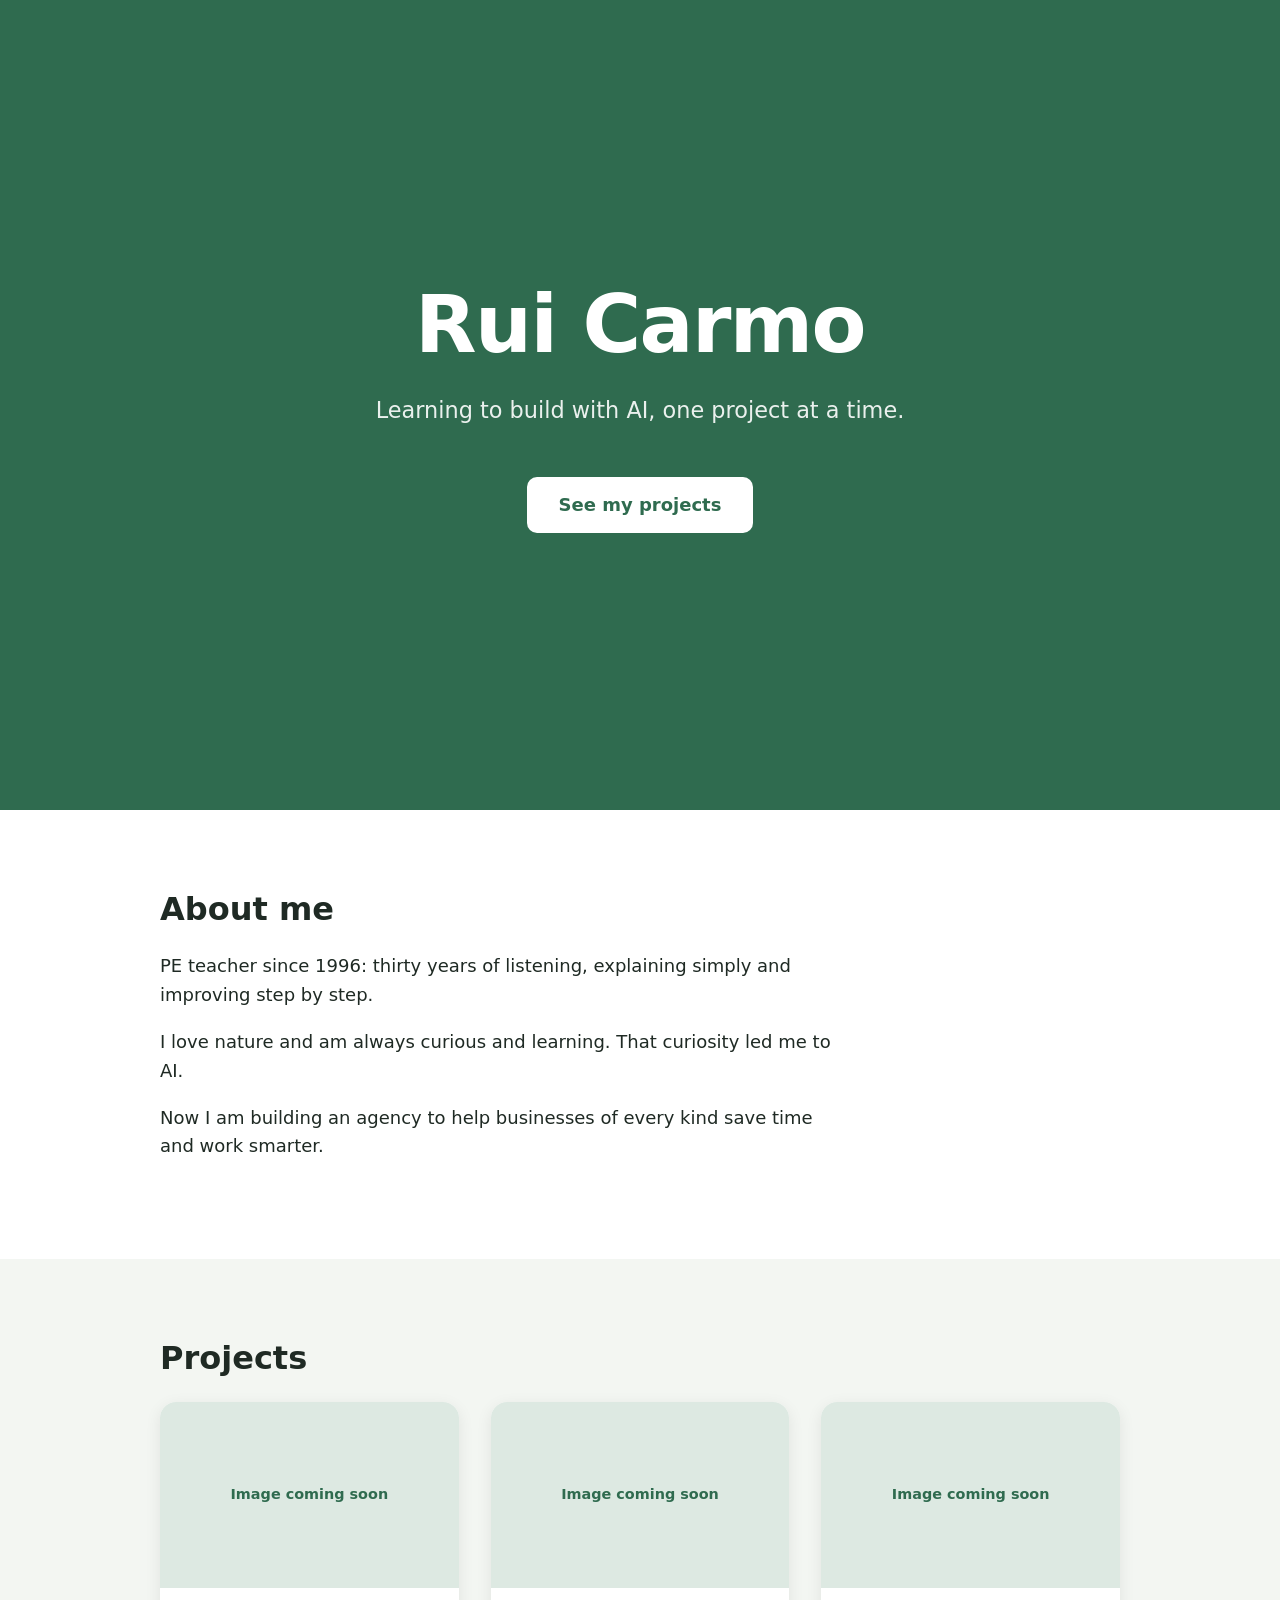
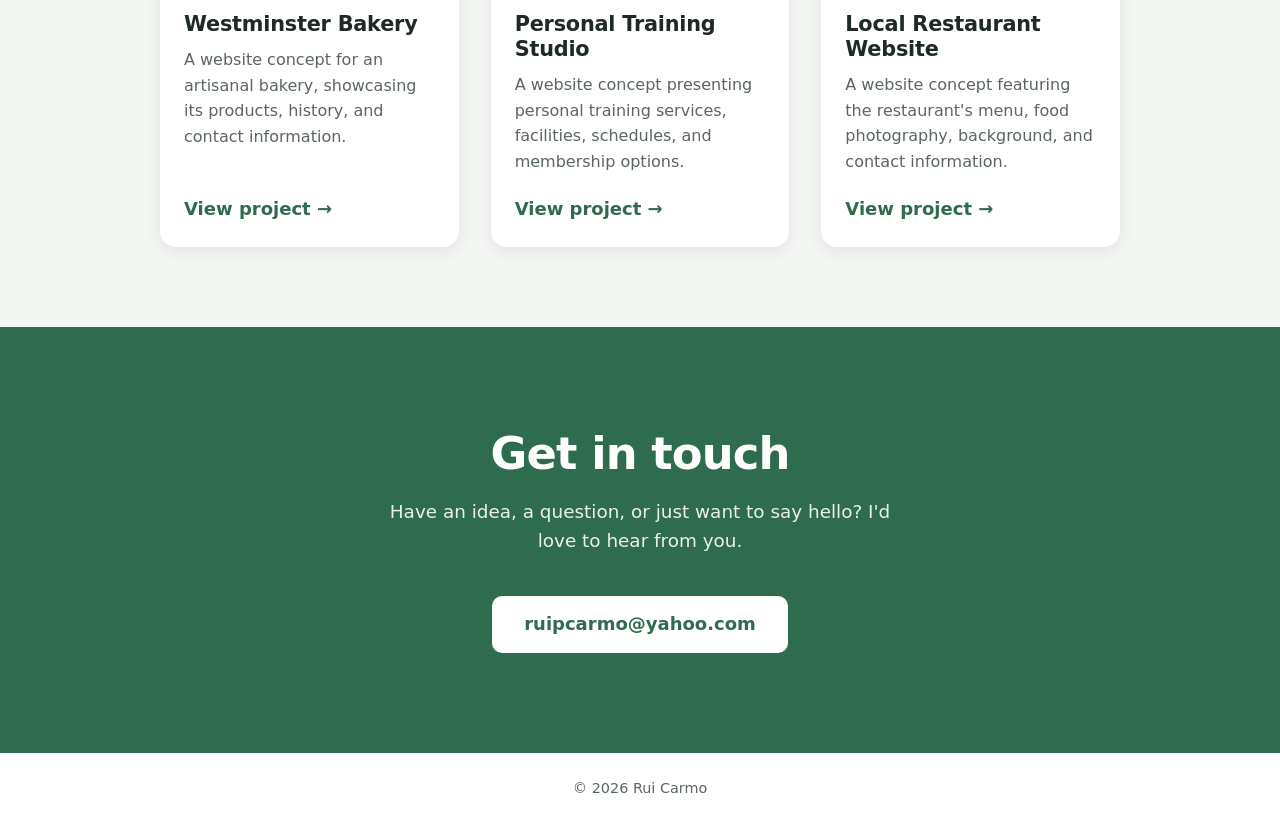
==== index.html @ b646da94 "Link Westminster Bakery card to live site in a new tab Co-Authored-By: Claude Opus 5.5 <noreply@anth" ====
<!DOCTYPE html>
<html lang="en">
<head>
  <meta charset="UTF-8">
  <meta name="viewport" content="width=device-width, initial-scale=1.0">
  <title>Rui Carmo | Portfolio</title>
  <meta name="description" content="Rui Carmo: learning to build with AI, one project at a time.">
  <link rel="stylesheet" href="style.css">
</head>
<body>

  <!-- 1. HERO: the first thing visitors see -->
  <header class="hero">
    <div class="container">
      <h1>Rui Carmo</h1>
      <p class="tagline">Learning to build with AI, one project at a time.</p>
      <a class="button" href="#projects">See my projects</a>
    </div>
  </header>

  <main>

    <!-- 2. ABOUT -->
    <section id="about" class="section">
      <div class="container">
        <h2>About me</h2>
        <p>PE teacher since 1996: thirty years of listening, explaining simply and improving step by step.</p>
        <p>I love nature and am always curious and learning. That curiosity led me to AI.</p>
        <p>Now I am building an agency to help businesses of every kind save time and work smarter.</p>
      </div>
    </section>

    <!-- 3. PROJECTS: three cards -->
    <section id="projects" class="section section-alt">
      <div class="container">
        <h2>Projects</h2>
        <div class="cards">

          <article class="card">
            <div class="card-image">Image coming soon</div>
            <div class="card-body">
              <h3>Westminster Bakery</h3>
              <p>A website concept for an artisanal bakery, showcasing its products, history, and contact information.</p>
              <a href="https://westminster-bakery.vercel.app" target="_blank" rel="noopener noreferrer">View project &rarr;</a>
            </div>
          </article>

          <article class="card">
            <div class="card-image">Image coming soon</div>
            <div class="card-body">
              <h3>Personal Training Studio</h3>
              <p>A website concept presenting personal training services, facilities, schedules, and membership options.</p>
              <a href="#">View project &rarr;</a>
            </div>
          </article>

          <article class="card">
            <div class="card-image">Image coming soon</div>
            <div class="card-body">
              <h3>Local Restaurant Website</h3>
              <p>A website concept featuring the restaurant's menu, food photography, background, and contact information.</p>
              <a href="#">View project &rarr;</a>
            </div>
          </article>

        </div>
      </div>
    </section>

    <!-- 4. CONTACT -->
    <section id="contact" class="section">
      <div class="container">
        <h2>Get in touch</h2>
        <p>Have an idea, a question, or just want to say hello? I'd love to hear from you.</p>
        <a class="button" href="mailto:ruipcarmo@yahoo.com">ruipcarmo@yahoo.com</a>
      </div>
    </section>

  </main>

  <footer class="footer">
    <p>&copy; 2026 Rui Carmo</p>
  </footer>

</body>
</html>
---- style.css ----
/* ===== Colours and basics (change these to restyle the whole site) ===== */
:root {
  --color-text: #1f2a24;
  --color-muted: #5b6660;
  --color-bg: #ffffff;
  --color-bg-alt: #f3f6f2;
  --color-accent: #2f6b4f;      /* a calm nature green */
  --color-accent-dark: #24543e;
  --radius: 10px;
}

* {
  box-sizing: border-box;
}

body {
  margin: 0;
  font-family: system-ui, -apple-system, "Segoe UI", Roboto, Arial, sans-serif;
  font-size: 18px;
  line-height: 1.6;
  color: var(--color-text);
  background: var(--color-bg);
}

h1, h2, h3 {
  line-height: 1.2;
  margin-top: 0;
}

/* Keeps content from stretching too wide on big screens */
.container {
  max-width: 1000px;
  margin: 0 auto;
  padding: 0 20px;
}

/* ===== Button ===== */
.button {
  display: inline-block;
  padding: 12px 24px;
  background: var(--color-accent);
  color: #ffffff;
  text-decoration: none;
  border-radius: var(--radius);
  font-weight: 600;
}

.button:hover {
  background: var(--color-accent-dark);
}

/* ===== 1. Hero ===== */

/* Makes the "See my projects" button glide down instead of jumping */
html {
  scroll-behavior: smooth;
}

/* Green block that fills most of the screen, text centred in the middle */
.hero {
  min-height: 90vh;
  display: flex;
  align-items: center;
  justify-content: center;
  padding: 80px 0;
  background: var(--color-accent);
  color: #ffffff;
  text-align: center;
}

.hero h1 {
  font-size: clamp(2.8rem, 8vw, 5rem); /* grows with the screen, between these sizes */
  font-weight: 700;
  letter-spacing: -0.02em;
  margin-bottom: 20px;
}

.tagline {
  font-size: clamp(1.1rem, 2.5vw, 1.4rem);
  max-width: 560px;
  margin: 0 auto 48px;
  opacity: 0.9;
}

/* White button with green text, only inside the hero */
.hero .button {
  background: #ffffff;
  color: var(--color-accent);
  padding: 14px 32px;
}

.hero .button:hover {
  background: var(--color-bg-alt);
}

/* ===== Shared section spacing ===== */
.section {
  padding: 80px 0;
}

.section-alt {
  background: var(--color-bg-alt);
}

.section h2 {
  font-size: 2rem;
  margin-bottom: 24px;
}

/* ===== 2. About ===== */
#about p {
  max-width: 680px;
}

/* ===== 3. Project cards ===== */

/* Three equal columns on a computer; every card in a row gets the same height */
.cards {
  display: grid;
  grid-template-columns: repeat(3, 1fr);
  gap: 32px;
}

.card {
  background: var(--color-bg);
  border-radius: 16px;
  overflow: hidden; /* keeps the image inside the rounded corners */
  box-shadow: 0 4px 16px rgba(0, 0, 0, 0.08);
  display: flex;
  flex-direction: column;
  transition: transform 0.2s, box-shadow 0.2s;
}

/* Card lifts slightly when the mouse is over it */
.card:hover {
  transform: translateY(-4px);
  box-shadow: 0 10px 24px rgba(0, 0, 0, 0.12);
}

/* Light green box standing in for a future project image */
.card-image {
  aspect-ratio: 16 / 10;
  background: #dde9e2;
  color: var(--color-accent);
  display: flex;
  align-items: center;
  justify-content: center;
  font-size: 0.9rem;
  font-weight: 600;
}

.card-body {
  padding: 24px;
  display: flex;
  flex-direction: column;
  flex: 1;
}

.card-body h3 {
  font-size: 1.3rem;
  font-weight: 700;
  letter-spacing: -0.01em;
  margin-bottom: 10px;
}

/* flex: 1 pushes the link to the bottom, so links line up across cards */
.card-body p {
  color: var(--color-muted);
  font-size: 1rem;
  margin: 0 0 20px;
  flex: 1;
}

.card-body a {
  color: var(--color-accent);
  font-weight: 600;
  text-decoration: none;
}

.card-body a:hover {
  text-decoration: underline;
}

/* Tablets and phones: one card per row */
@media (max-width: 800px) {
  .cards {
    grid-template-columns: 1fr;
    max-width: 480px;
    margin: 0 auto;
  }
}

/* ===== 4. Contact ===== */

/* Green block with white text, matching the hero at the top */
#contact {
  padding: 100px 0;
  background: var(--color-accent);
  color: #ffffff;
  text-align: center;
}

#contact h2 {
  font-size: clamp(2rem, 5vw, 2.8rem);
  font-weight: 700;
  letter-spacing: -0.02em;
  margin-bottom: 16px;
}

#contact p {
  max-width: 520px;
  margin: 0 auto 40px;
  font-size: 1.15rem;
  opacity: 0.9;
}

/* White email button with green text, same as the hero button */
#contact .button {
  background: #ffffff;
  color: var(--color-accent);
  padding: 14px 32px;
  overflow-wrap: anywhere; /* lets the email wrap on very small phones */
}

#contact .button:hover {
  background: var(--color-bg-alt);
}

/* ===== Footer ===== */
.footer {
  padding: 24px 0;
  text-align: center;
  font-size: 0.9rem;
  color: var(--color-muted);
  background: var(--color-bg);
}

.footer p {
  margin: 0;
}

/* ===== Small screens (phones) ===== */
@media (max-width: 600px) {
  body {
    font-size: 16px;
  }

  .section {
    padding: 56px 0;
  }
}
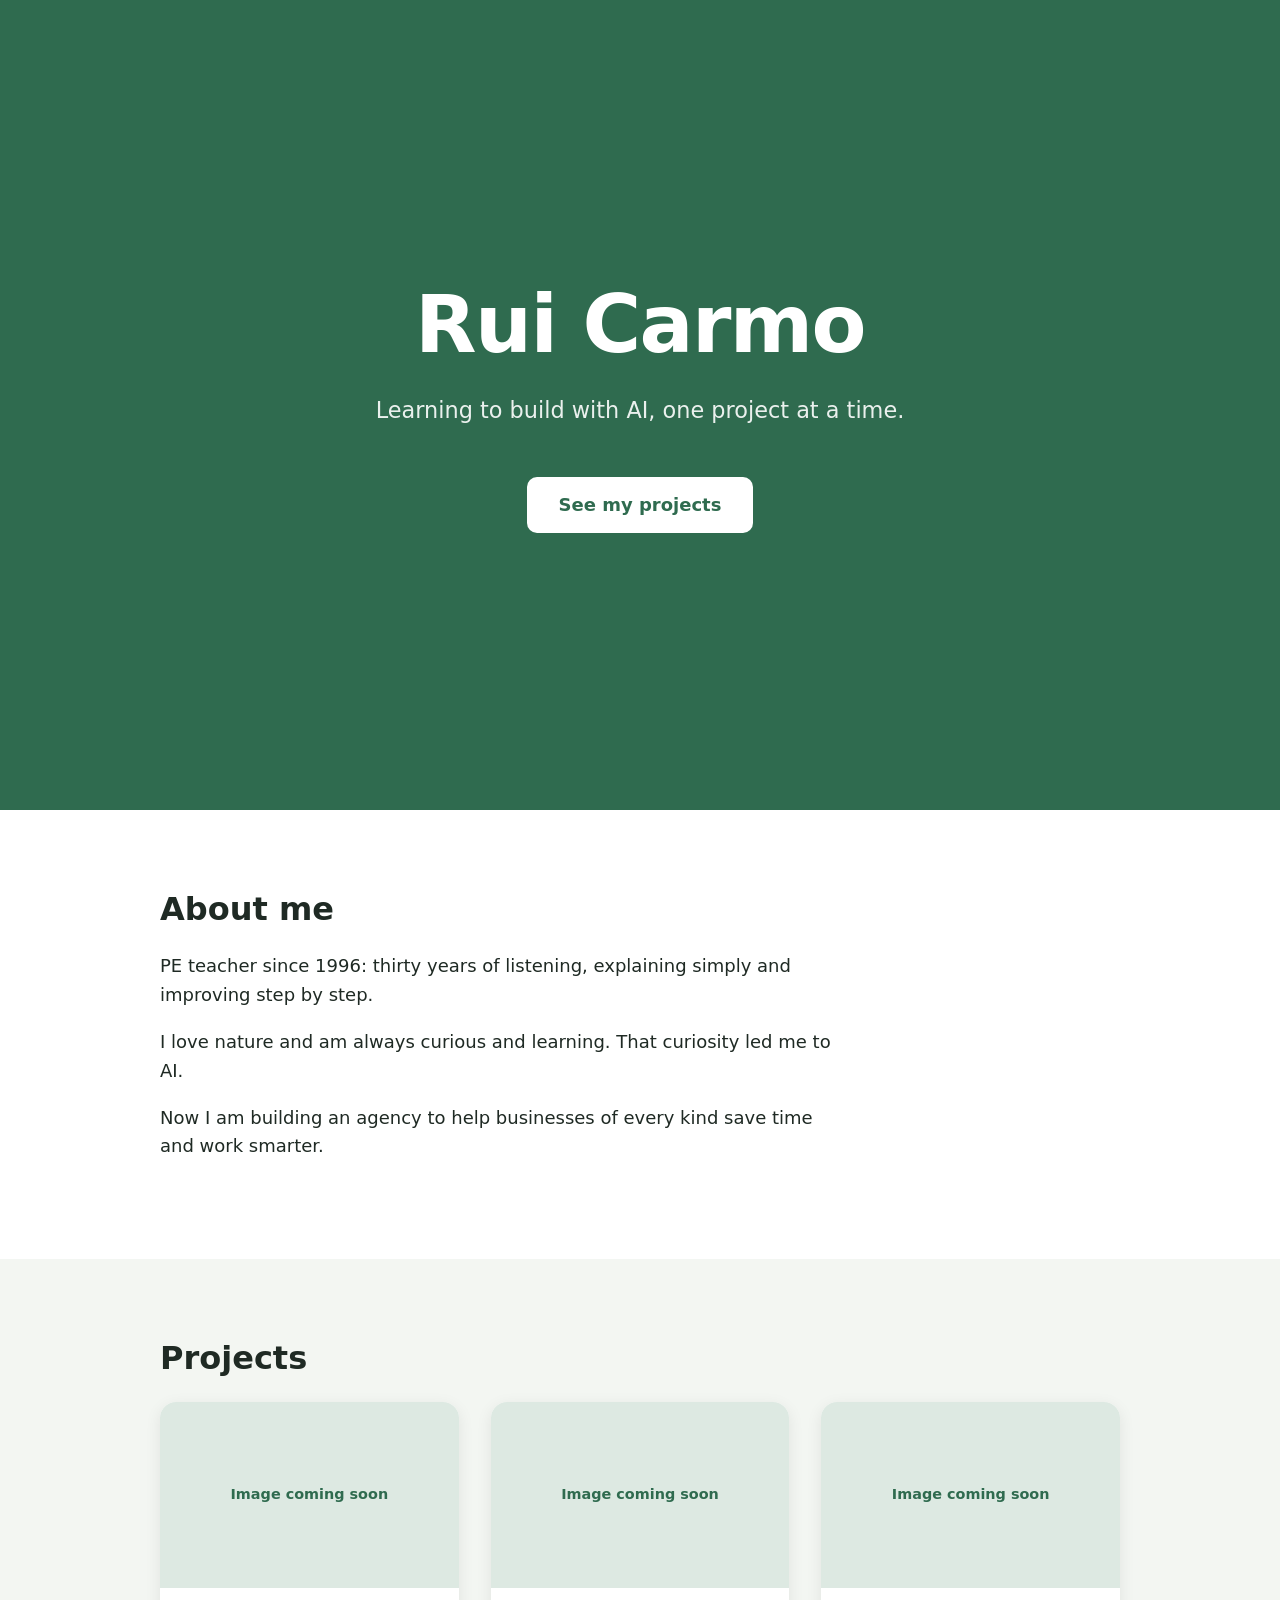
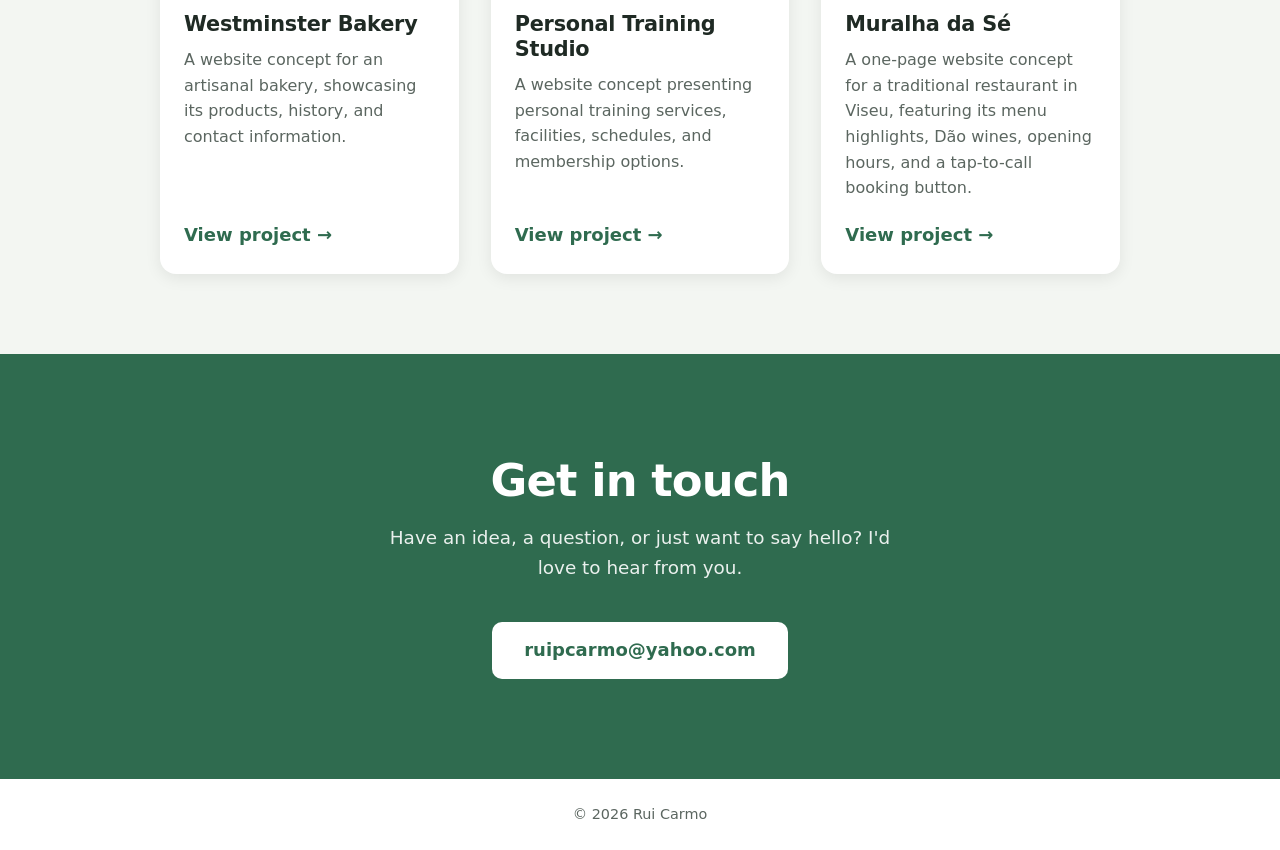
==== commit d647a30e: "Add Muralha da Sé project card linking to live site Co-Authored-By: Claude Opus 5.5 <noreply@anthrop" ====
--- a/index.html
+++ b/index.html
@@ -57,9 +57,9 @@
           <article class="card">
             <div class="card-image">Image coming soon</div>
             <div class="card-body">
-              <h3>Local Restaurant Website</h3>
-              <p>A website concept featuring the restaurant's menu, food photography, background, and contact information.</p>
-              <a href="#">View project &rarr;</a>
+              <h3>Muralha da Sé</h3>
+              <p>A one-page website concept for a traditional restaurant in Viseu, featuring its menu highlights, Dão wines, opening hours, and a tap-to-call booking button.</p>
+              <a href="https://muralha-da-se.vercel.app" target="_blank" rel="noopener noreferrer">View project &rarr;</a>
             </div>
           </article>
 
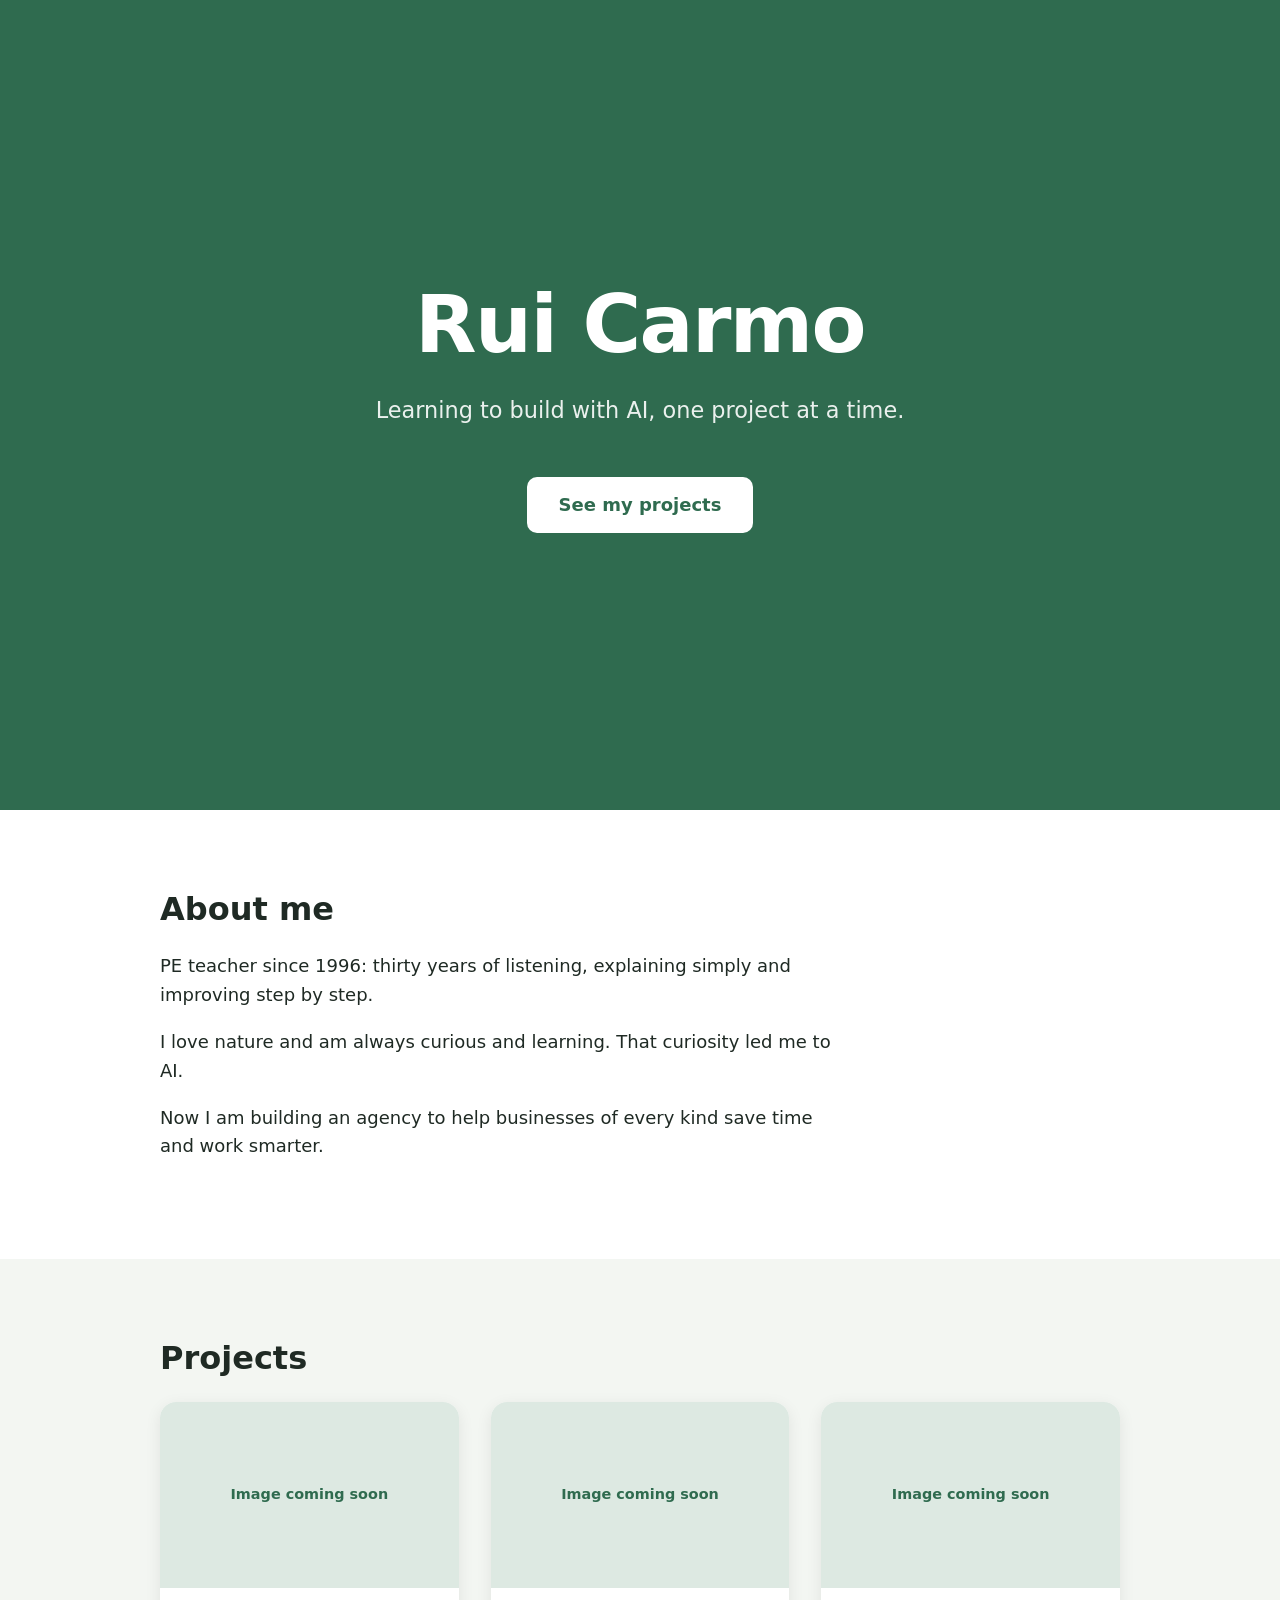
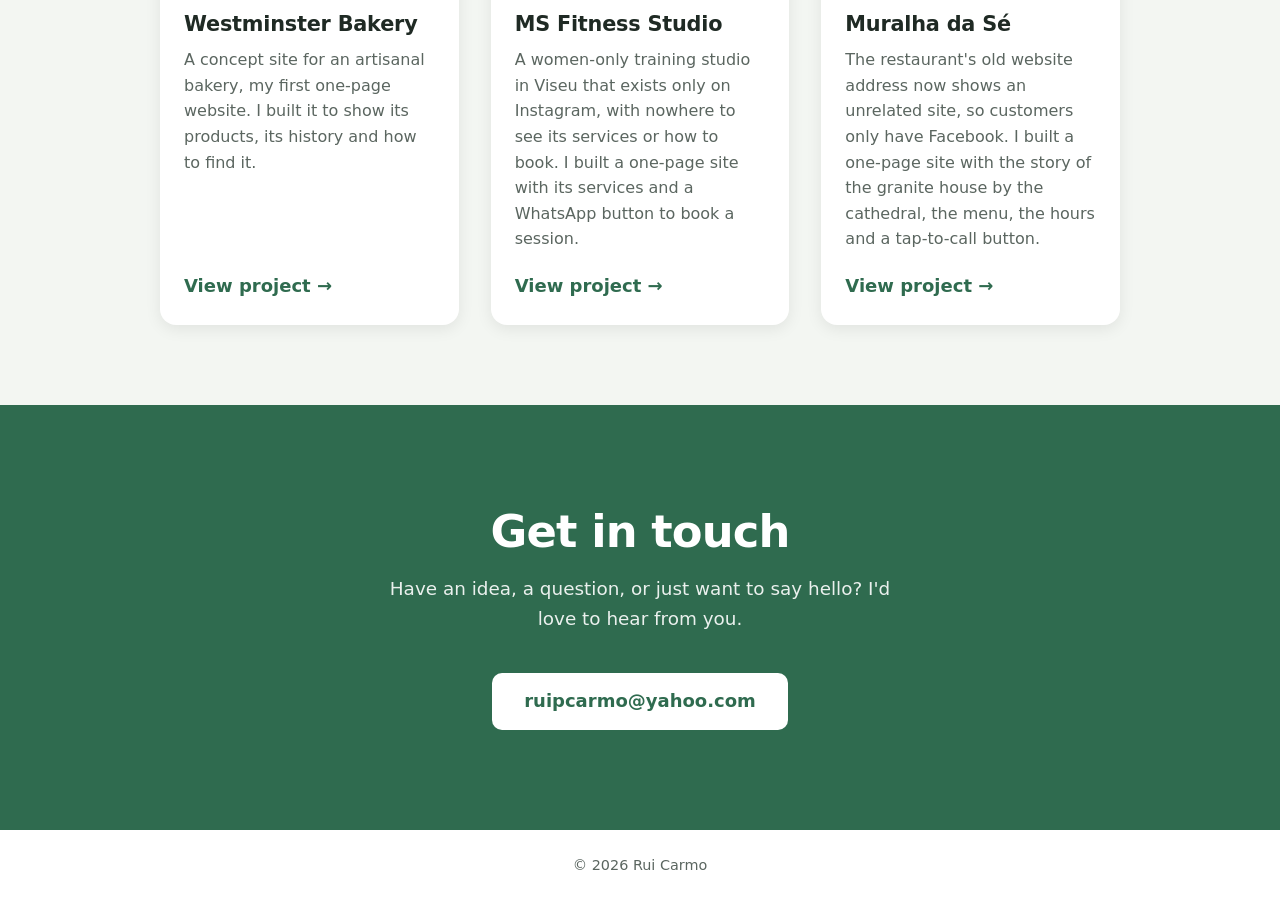
==== commit 4bd05ea8: "Update project card texts and link MS Fitness Studio card Co-Authored-By: Claude Opus 5.5 <noreply@a" ====
--- a/index.html
+++ b/index.html
@@ -40,7 +40,7 @@
             <div class="card-image">Image coming soon</div>
             <div class="card-body">
               <h3>Westminster Bakery</h3>
-              <p>A website concept for an artisanal bakery, showcasing its products, history, and contact information.</p>
+              <p>A concept site for an artisanal bakery, my first one-page website. I built it to show its products, its history and how to find it.</p>
               <a href="https://westminster-bakery.vercel.app" target="_blank" rel="noopener noreferrer">View project &rarr;</a>
             </div>
           </article>
@@ -48,9 +48,9 @@
           <article class="card">
             <div class="card-image">Image coming soon</div>
             <div class="card-body">
-              <h3>Personal Training Studio</h3>
-              <p>A website concept presenting personal training services, facilities, schedules, and membership options.</p>
-              <a href="#">View project &rarr;</a>
+              <h3>MS Fitness Studio</h3>
+              <p>A women-only training studio in Viseu that exists only on Instagram, with nowhere to see its services or how to book. I built a one-page site with its services and a WhatsApp button to book a session.</p>
+              <a href="https://ms-fitness-studio.vercel.app" target="_blank" rel="noopener noreferrer">View project &rarr;</a>
             </div>
           </article>
 
@@ -58,7 +58,7 @@
             <div class="card-image">Image coming soon</div>
             <div class="card-body">
               <h3>Muralha da Sé</h3>
-              <p>A one-page website concept for a traditional restaurant in Viseu, featuring its menu highlights, Dão wines, opening hours, and a tap-to-call booking button.</p>
+              <p>The restaurant's old website address now shows an unrelated site, so customers only have Facebook. I built a one-page site with the story of the granite house by the cathedral, the menu, the hours and a tap-to-call button.</p>
               <a href="https://muralha-da-se.vercel.app" target="_blank" rel="noopener noreferrer">View project &rarr;</a>
             </div>
           </article>
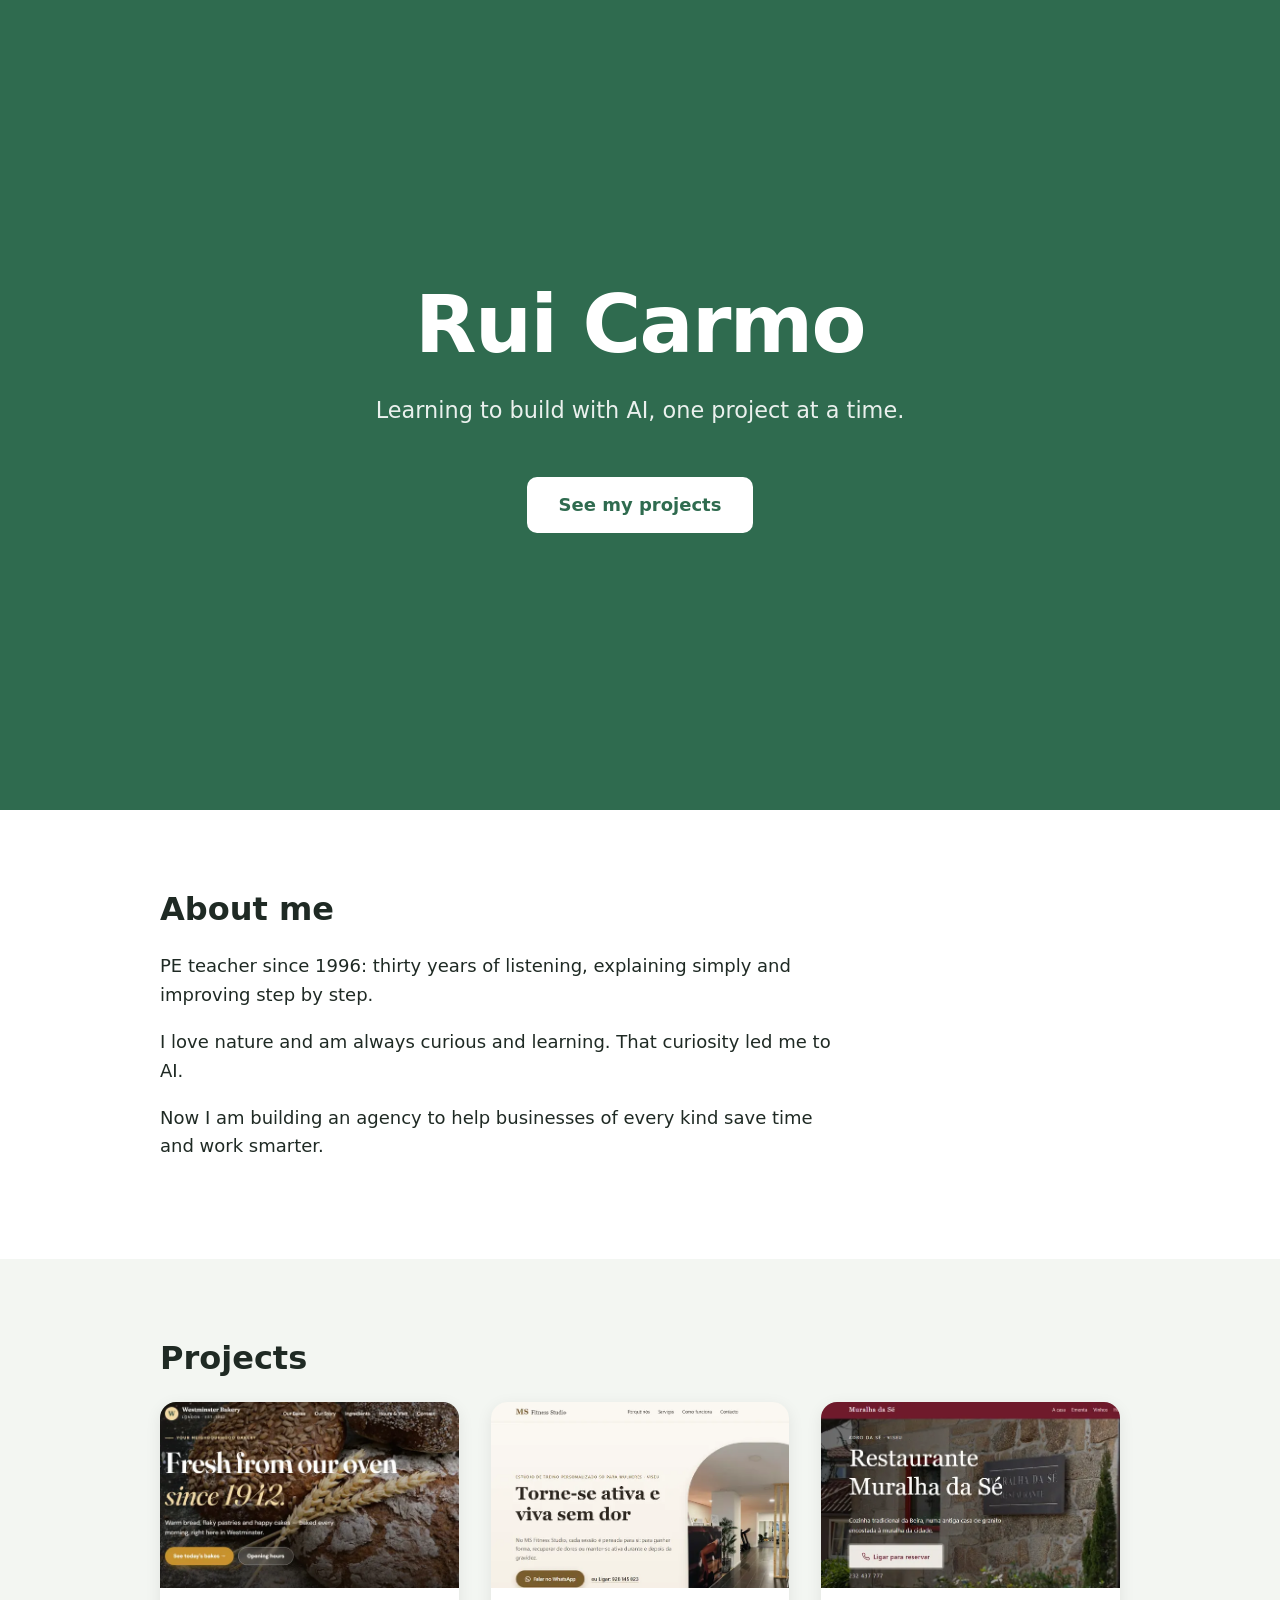
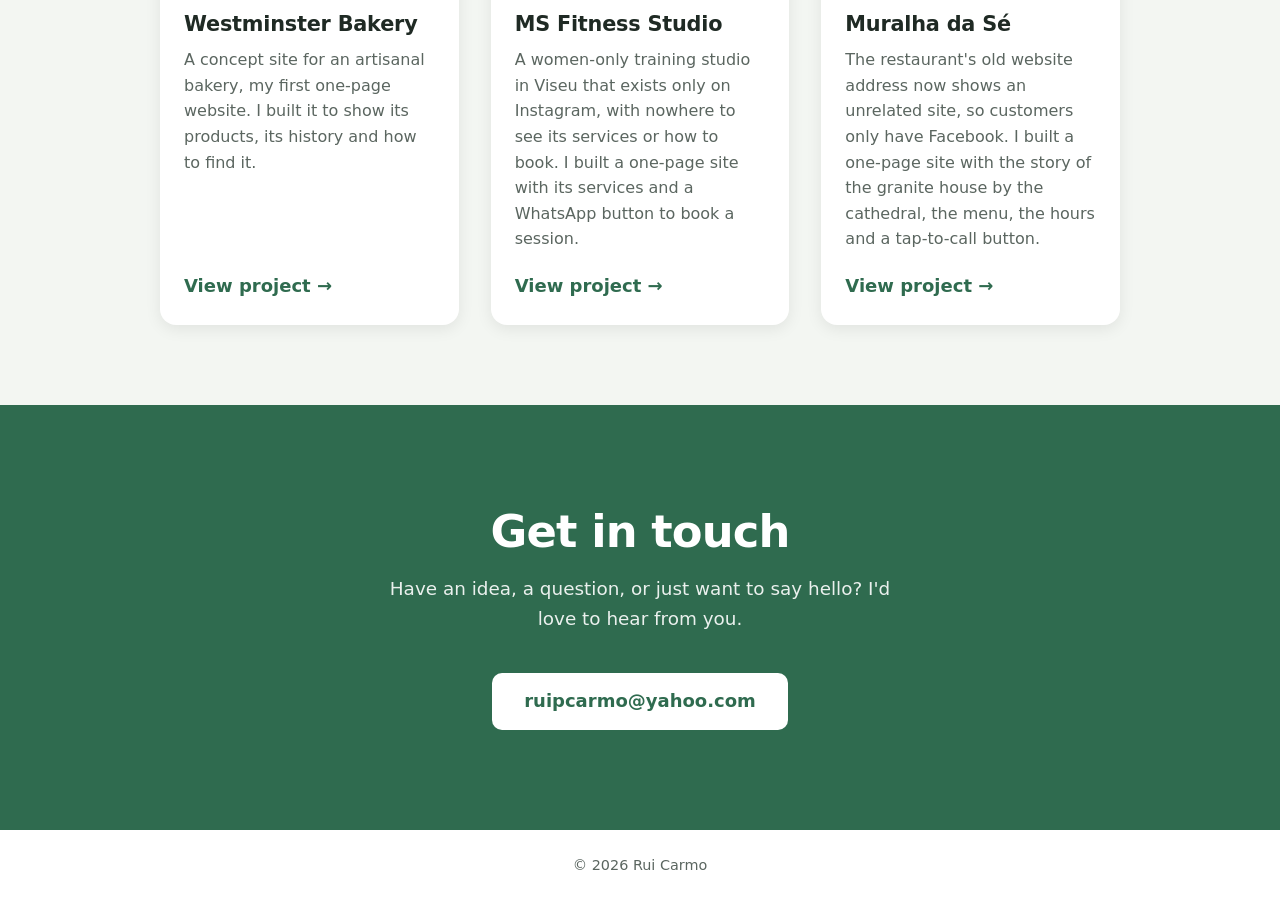
==== commit 4984bb4a: "Add project images to cards and email subject to contact link Replace the three "Image coming soon" " ====
--- a/index.html
+++ b/index.html
@@ -37,7 +37,7 @@
         <div class="cards">
 
           <article class="card">
-            <div class="card-image">Image coming soon</div>
+            <img class="card-image" src="images/bakery.webp" alt="Homepage of the Westminster Bakery website, a concept site for an artisanal bakery" loading="lazy">
             <div class="card-body">
               <h3>Westminster Bakery</h3>
               <p>A concept site for an artisanal bakery, my first one-page website. I built it to show its products, its history and how to find it.</p>
@@ -46,7 +46,7 @@
           </article>
 
           <article class="card">
-            <div class="card-image">Image coming soon</div>
+            <img class="card-image" src="images/fitness.webp" alt="Homepage of the MS Fitness Studio website, a women-only training studio in Viseu" loading="lazy">
             <div class="card-body">
               <h3>MS Fitness Studio</h3>
               <p>A women-only training studio in Viseu that exists only on Instagram, with nowhere to see its services or how to book. I built a one-page site with its services and a WhatsApp button to book a session.</p>
@@ -55,7 +55,7 @@
           </article>
 
           <article class="card">
-            <div class="card-image">Image coming soon</div>
+            <img class="card-image" src="images/muralha.webp" alt="Homepage of the Muralha da Sé restaurant website, a granite house by the cathedral" loading="lazy">
             <div class="card-body">
               <h3>Muralha da Sé</h3>
               <p>The restaurant's old website address now shows an unrelated site, so customers only have Facebook. I built a one-page site with the story of the granite house by the cathedral, the menu, the hours and a tap-to-call button.</p>
@@ -72,7 +72,7 @@
       <div class="container">
         <h2>Get in touch</h2>
         <p>Have an idea, a question, or just want to say hello? I'd love to hear from you.</p>
-        <a class="button" href="mailto:ruipcarmo@yahoo.com">ruipcarmo@yahoo.com</a>
+        <a class="button" href="mailto:ruipcarmo@yahoo.com?subject=Contacto%20pelo%20portf%C3%B3lio">ruipcarmo@yahoo.com</a>
       </div>
     </section>
 
--- a/style.css
+++ b/style.css
@@ -137,16 +137,16 @@
   box-shadow: 0 10px 24px rgba(0, 0, 0, 0.12);
 }
 
-/* Light green box standing in for a future project image */
+/* Project screenshot: fills the card width, never wider, same 16/10 shape as before */
 .card-image {
+  display: block;
+  width: 100%;
+  max-width: 100%;
+  height: auto;
   aspect-ratio: 16 / 10;
-  background: #dde9e2;
-  color: var(--color-accent);
-  display: flex;
-  align-items: center;
-  justify-content: center;
-  font-size: 0.9rem;
-  font-weight: 600;
+  object-fit: cover;
+  object-position: left top; /* keeps each site's headline readable */
+  background: #dde9e2; /* light green shows while the image loads */
 }
 
 .card-body {
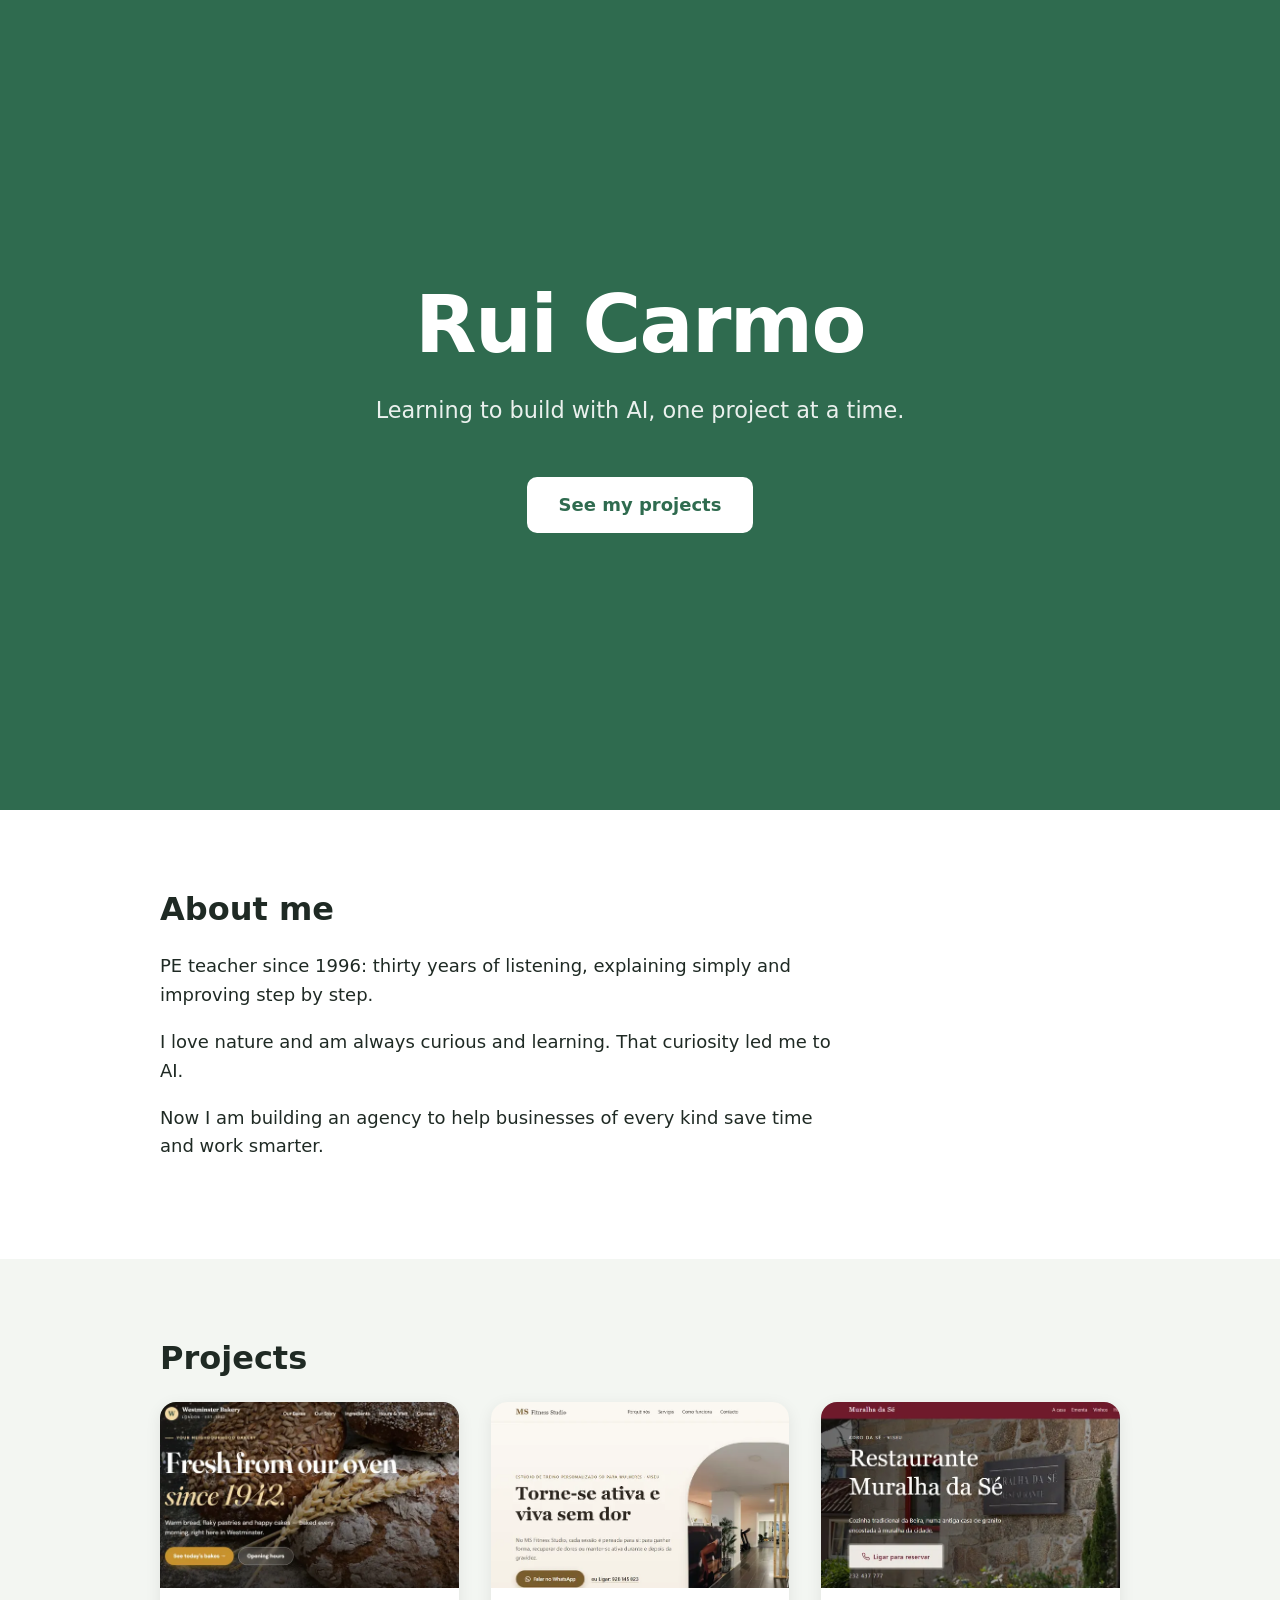
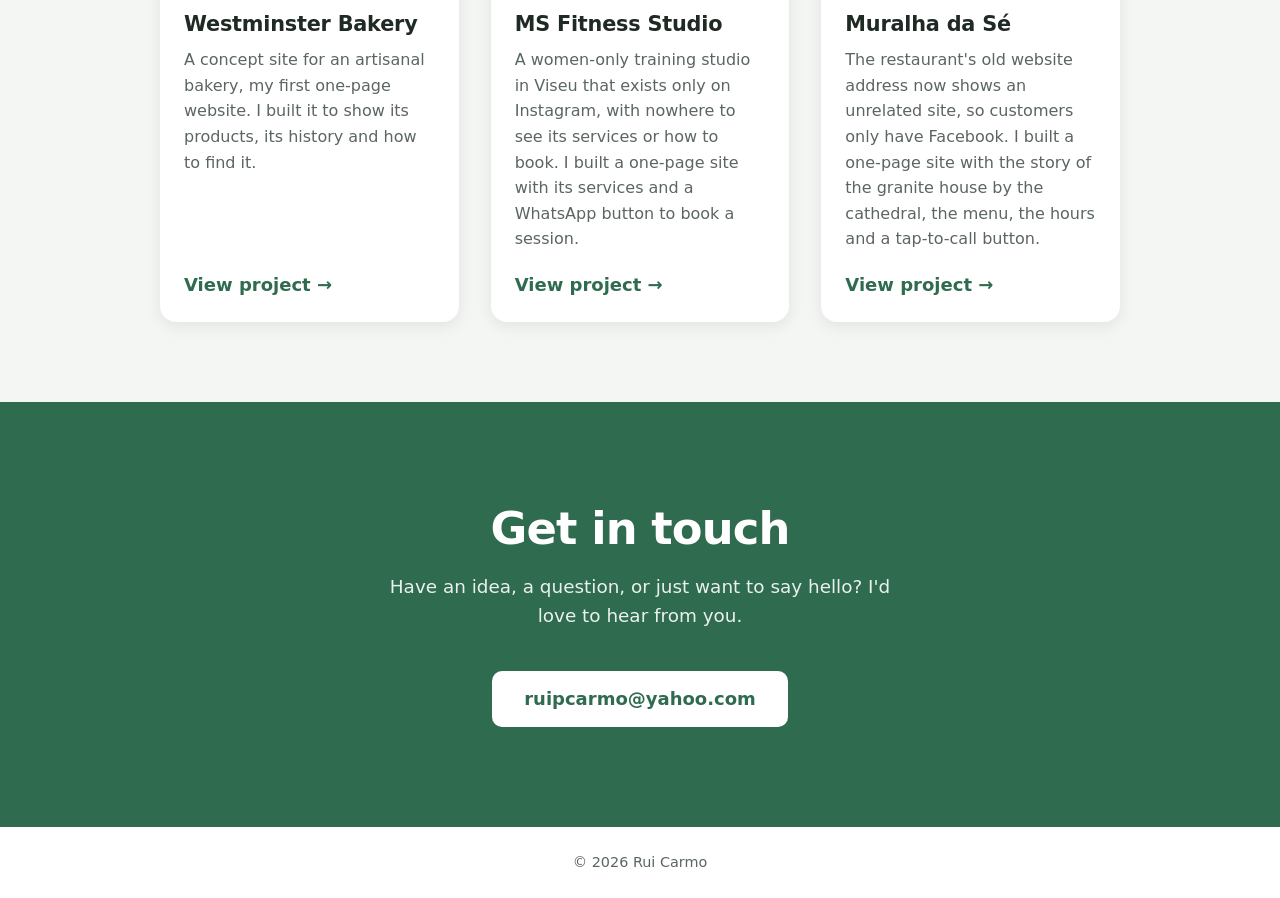
==== commit 1d68ccb1: "Make project cards fully clickable, add share preview and icons - Whole project card opens the proje" ====
--- a/index.html
+++ b/index.html
@@ -5,6 +5,23 @@
   <meta name="viewport" content="width=device-width, initial-scale=1.0">
   <title>Rui Carmo | Portfolio</title>
   <meta name="description" content="Rui Carmo: learning to build with AI, one project at a time.">
+
+  <!-- Preview shown when the link is shared (Facebook, WhatsApp, LinkedIn, X) -->
+  <meta property="og:type" content="website">
+  <meta property="og:url" content="https://portfolio-mu-indol-57.vercel.app/">
+  <meta property="og:title" content="Rui Carmo | Portfolio">
+  <meta property="og:description" content="Rui Carmo: learning to build with AI, one project at a time.">
+  <meta property="og:image" content="https://portfolio-mu-indol-57.vercel.app/images/og-image.png">
+  <meta property="og:image:width" content="1200">
+  <meta property="og:image:height" content="630">
+  <meta property="og:image:alt" content="Rui Carmo, Portfolio: learning to build with AI, one project at a time.">
+  <meta name="twitter:card" content="summary_large_image">
+
+  <!-- Icons for the browser tab and the phone home screen -->
+  <link rel="icon" href="favicon.ico" sizes="32x32">
+  <link rel="icon" href="favicon.svg" type="image/svg+xml">
+  <link rel="apple-touch-icon" href="apple-touch-icon.png">
+
   <link rel="stylesheet" href="style.css">
 </head>
 <body>
@@ -72,7 +89,7 @@
       <div class="container">
         <h2>Get in touch</h2>
         <p>Have an idea, a question, or just want to say hello? I'd love to hear from you.</p>
-        <a class="button" href="mailto:ruipcarmo@yahoo.com?subject=Contacto%20pelo%20portf%C3%B3lio">ruipcarmo@yahoo.com</a>
+        <a class="button" href="mailto:ruipcarmo@yahoo.com?subject=Project%20enquiry%20%E2%80%94%20">ruipcarmo@yahoo.com</a>
       </div>
     </section>
 
--- a/style.css
+++ b/style.css
@@ -122,6 +122,7 @@
 }
 
 .card {
+  position: relative; /* lets the link's invisible layer cover the whole card */
   background: var(--color-bg);
   border-radius: 16px;
   overflow: hidden; /* keeps the image inside the rounded corners */
@@ -171,14 +172,37 @@
   flex: 1;
 }
 
+/* min-height gives a 44px tap target; the negative margins keep the spacing as before */
 .card-body a {
+  display: flex;
+  align-items: center;
+  min-height: 44px;
+  margin: -9px 0;
   color: var(--color-accent);
   font-weight: 600;
   text-decoration: none;
 }
 
-.card-body a:hover {
+/* Invisible layer over the whole card, so a click anywhere opens the project */
+.card-body a::after {
+  content: "";
+  position: absolute;
+  inset: 0;
+  border-radius: 16px;
+}
+
+.card:hover .card-body a {
   text-decoration: underline;
+}
+
+/* Keyboard users see the outline around the whole card */
+.card-body a:focus-visible {
+  outline: none;
+}
+
+.card-body a:focus-visible::after {
+  outline: 3px solid var(--color-accent);
+  outline-offset: -3px; /* drawn inside, since the card hides anything outside it */
 }
 
 /* Tablets and phones: one card per row */
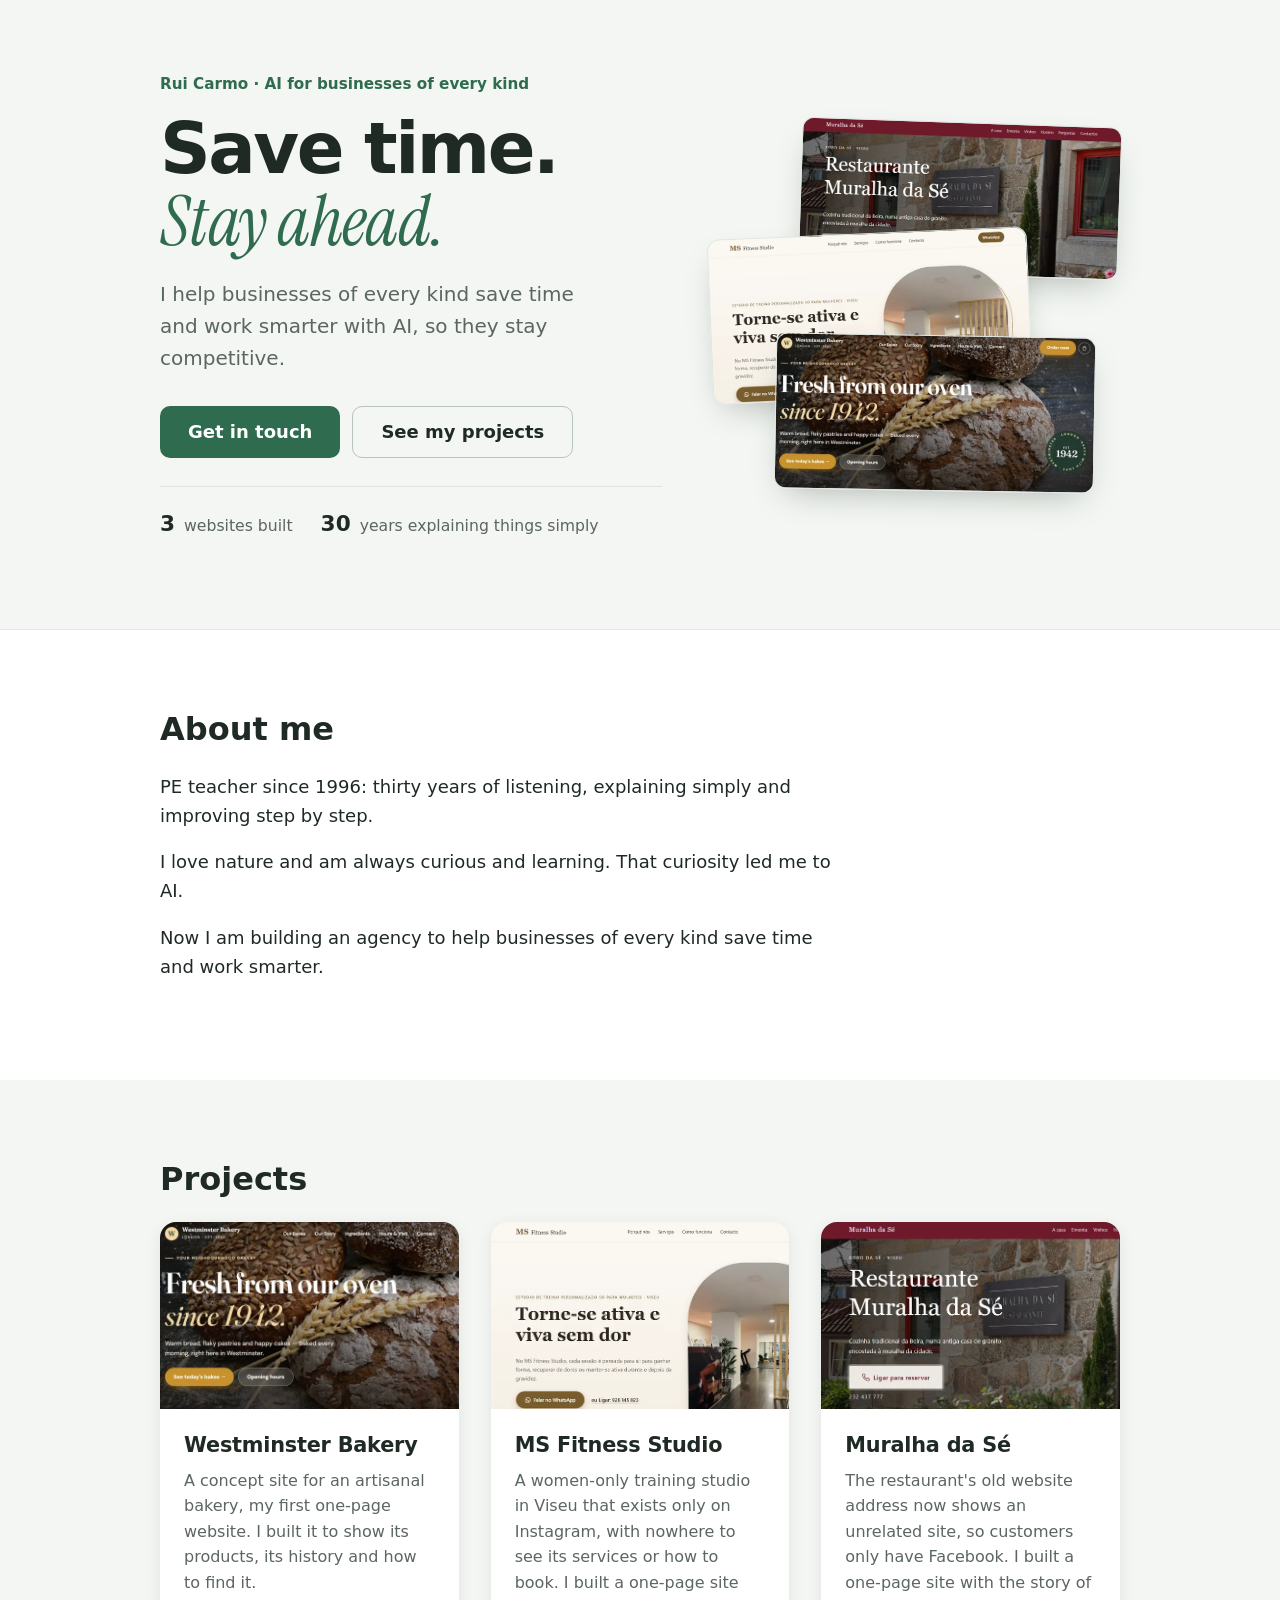
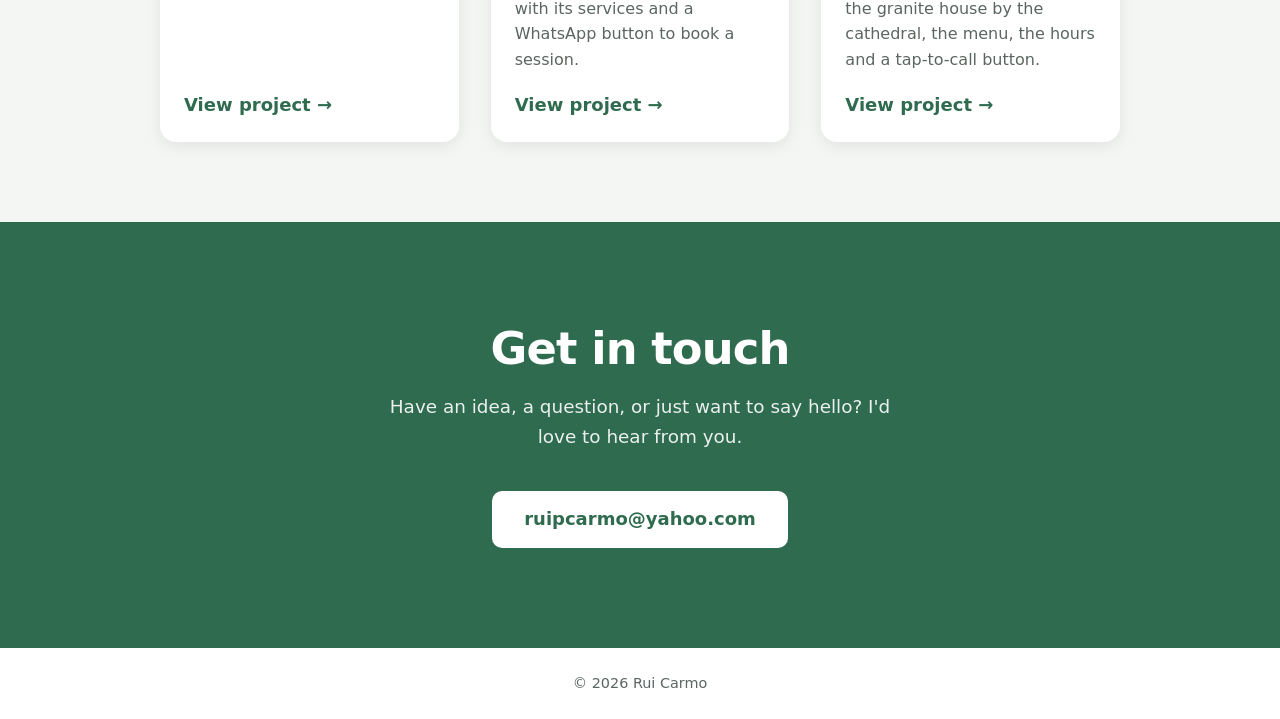
==== commit 1863a8f4: "Redesign hero with module 5 rules Co-Authored-By: Claude Opus 5.5 <noreply@anthropic.com>" ====
--- a/index.html
+++ b/index.html
@@ -22,16 +22,42 @@
   <link rel="icon" href="favicon.svg" type="image/svg+xml">
   <link rel="apple-touch-icon" href="apple-touch-icon.png">
 
+  <!-- Second typeface, only for the italic words in the headline -->
+  <link rel="preconnect" href="https://fonts.googleapis.com">
+  <link rel="preconnect" href="https://fonts.gstatic.com" crossorigin>
+  <link href="https://fonts.googleapis.com/css2?family=Instrument+Serif:ital@1&display=swap" rel="stylesheet">
+
   <link rel="stylesheet" href="style.css">
 </head>
 <body>
 
   <!-- 1. HERO: the first thing visitors see -->
   <header class="hero">
-    <div class="container">
-      <h1>Rui Carmo</h1>
-      <p class="tagline">Learning to build with AI, one project at a time.</p>
-      <a class="button" href="#projects">See my projects</a>
+    <div class="container hero-grid">
+
+      <div class="hero-text">
+        <p class="eyebrow">Rui Carmo · AI for businesses of every kind</p>
+        <h1>Save time. <em>Stay ahead.</em></h1>
+        <p class="tagline">I help businesses of every kind save time and work smarter with AI, so they stay competitive.</p>
+
+        <div class="hero-actions">
+          <a class="button" href="#contact">Get in touch</a>
+          <a class="button button-ghost" href="#projects">See my projects</a>
+        </div>
+
+        <ul class="hero-facts">
+          <li><strong>3</strong> websites built</li>
+          <li><strong>30</strong> years explaining things simply</li>
+        </ul>
+      </div>
+
+      <!-- Real work instead of a stock photo: the three project screenshots -->
+      <a class="hero-shots" href="#projects" aria-label="See my projects">
+        <img src="images/muralha.webp" alt="" class="shot shot-1">
+        <img src="images/fitness.webp" alt="" class="shot shot-2">
+        <img src="images/bakery.webp" alt="" class="shot shot-3">
+      </a>
+
     </div>
   </header>
 
--- a/style.css
+++ b/style.css
@@ -56,41 +56,149 @@
   scroll-behavior: smooth;
 }
 
-/* Green block that fills most of the screen, text centred in the middle */
+/* Light background so green is kept for buttons only; text aligned left */
 .hero {
-  min-height: 90vh;
-  display: flex;
+  padding: 72px 0 88px;
+  background: var(--color-bg-alt);
+  border-bottom: 1px solid #e2e8e3;
+}
+
+/* Two columns on a computer: words on the left, project screenshots on the right */
+.hero-grid {
+  display: grid;
+  grid-template-columns: 1.1fr 0.9fr;
+  gap: 48px;
+  align-items: center;
+}
+
+/* Small line above the headline: who I am and what I do */
+.eyebrow {
+  margin: 0 0 18px;
+  font-size: 0.95rem;
+  font-weight: 600;
+  color: var(--color-accent);
+}
+
+/* The promise: the biggest text on the page */
+.hero h1 {
+  font-size: clamp(2.6rem, 6vw, 4.4rem);
+  font-weight: 800;
+  line-height: 1.02;
+  letter-spacing: -0.035em;
+  margin-bottom: 20px;
+}
+
+/* The italic words use the second typeface */
+.hero h1 em {
+  display: block;
+  font-family: "Instrument Serif", Georgia, serif;
+  font-style: italic;
+  font-weight: 400;
+  letter-spacing: -0.01em;
+  color: var(--color-accent);
+}
+
+.tagline {
+  font-size: clamp(1.05rem, 2vw, 1.25rem);
+  color: var(--color-muted);
+  max-width: 34ch;
+  margin: 0 0 32px;
+}
+
+/* Main button in green (the action colour), second button with outline only */
+.hero-actions {
+  display: flex;
+  flex-wrap: wrap;
+  gap: 12px;
+}
+
+.hero .button {
+  display: inline-flex;
   align-items: center;
   justify-content: center;
-  padding: 80px 0;
-  background: var(--color-accent);
-  color: #ffffff;
-  text-align: center;
-}
-
-.hero h1 {
-  font-size: clamp(2.8rem, 8vw, 5rem); /* grows with the screen, between these sizes */
-  font-weight: 700;
-  letter-spacing: -0.02em;
-  margin-bottom: 20px;
-}
-
-.tagline {
-  font-size: clamp(1.1rem, 2.5vw, 1.4rem);
-  max-width: 560px;
-  margin: 0 auto 48px;
-  opacity: 0.9;
-}
-
-/* White button with green text, only inside the hero */
-.hero .button {
-  background: #ffffff;
-  color: var(--color-accent);
-  padding: 14px 32px;
-}
-
-.hero .button:hover {
-  background: var(--color-bg-alt);
+  min-height: 52px;
+  padding: 0 28px;
+}
+
+.button-ghost {
+  background: transparent;
+  color: var(--color-text);
+  border: 1.5px solid #b9c4bd;
+}
+
+.button-ghost:hover {
+  background: transparent;
+  border-color: var(--color-text);
+}
+
+/* Two facts as proof, close to the buttons */
+.hero-facts {
+  display: flex;
+  flex-wrap: wrap;
+  gap: 8px 28px;
+  list-style: none;
+  margin: 28px 0 0;
+  padding: 20px 0 0;
+  border-top: 1px solid #dfe6e1;
+  font-size: 0.98rem;
+  color: var(--color-muted);
+}
+
+.hero-facts strong {
+  font-size: 1.35rem;
+  color: var(--color-text);
+  margin-right: 4px;
+}
+
+/* Three screenshots stacked like photos on a table */
+.hero-shots {
+  position: relative;
+  display: block;
+  aspect-ratio: 1 / 0.9;
+}
+
+.shot {
+  position: absolute;
+  width: 78%;
+  height: auto;
+  border-radius: 12px;
+  border: 1px solid #dfe6e1;
+  box-shadow: 0 14px 34px -14px rgba(31, 42, 36, 0.35);
+  transition: transform 0.25s;
+}
+
+.shot-1 { top: 0;   right: 0;   transform: rotate(2deg); }
+.shot-2 { top: 30%; left: 0;    transform: rotate(-2.5deg); }
+.shot-3 { bottom: 0; right: 6%; transform: rotate(1deg); }
+
+.hero-shots:hover .shot-1 { transform: rotate(3deg) translateY(-4px); }
+.hero-shots:hover .shot-2 { transform: rotate(-3.5deg) translateY(-4px); }
+.hero-shots:hover .shot-3 { transform: rotate(2deg) translateY(-4px); }
+
+/* Phones: one column, buttons full width, screenshots below */
+@media (max-width: 800px) {
+  .hero {
+    padding: 40px 0 56px;
+  }
+
+  .hero-grid {
+    grid-template-columns: 1fr;
+    gap: 40px;
+  }
+
+  .hero-actions {
+    flex-direction: column;
+  }
+
+  .hero .button {
+    width: 100%;
+  }
+
+  .hero-shots {
+    max-width: 420px;
+    width: 100%;
+    margin: 0 auto;
+  }
 }
 
 /* ===== Shared section spacing ===== */
